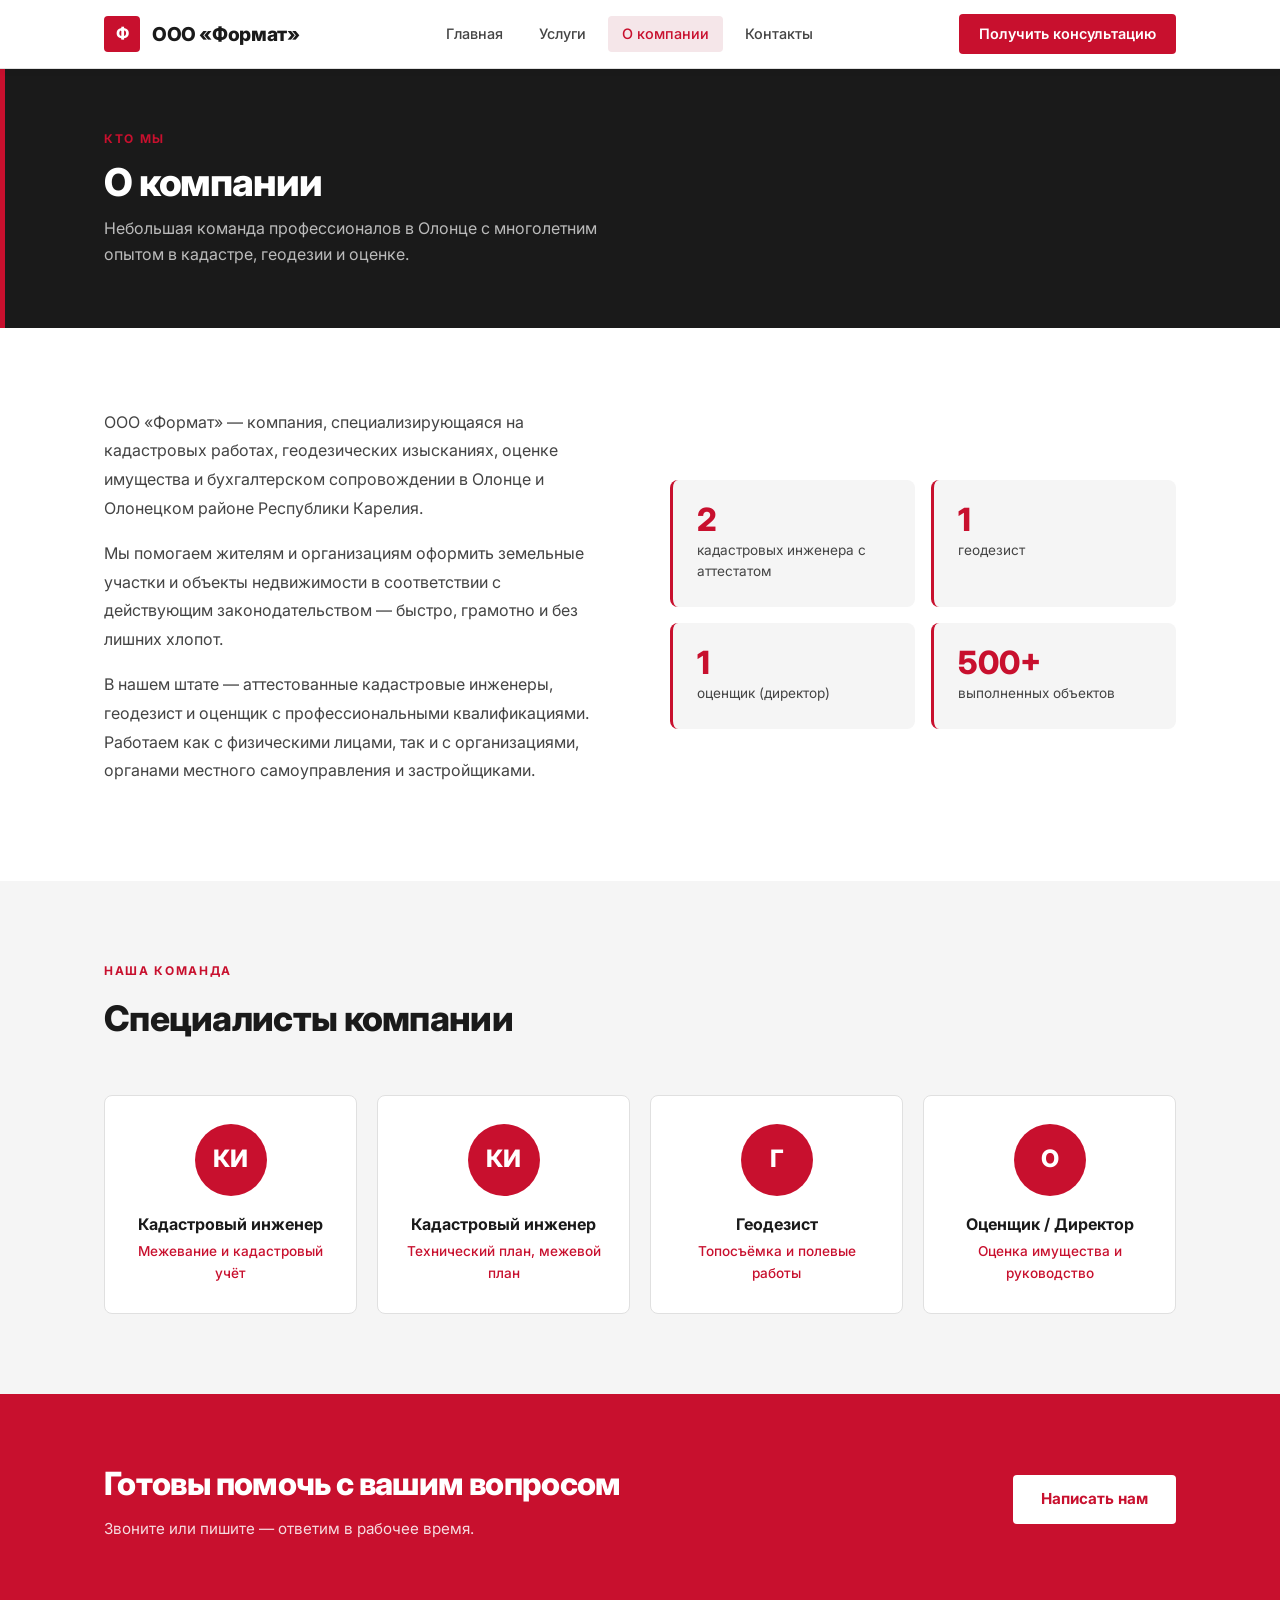
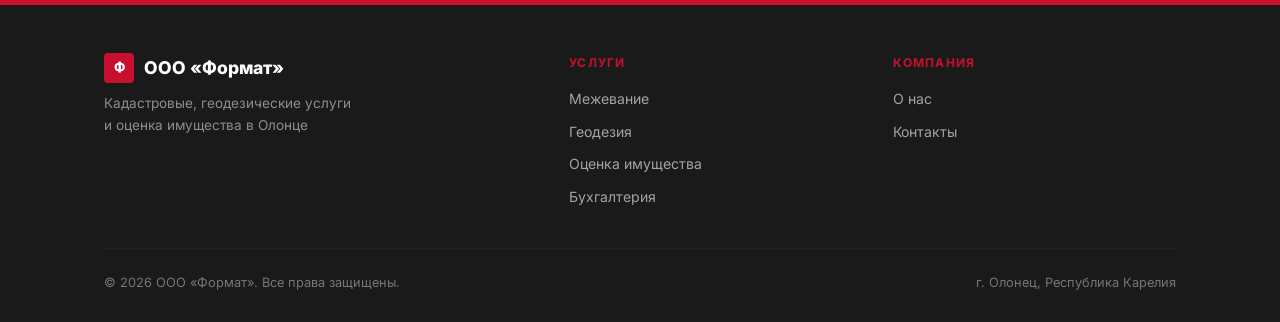
==== about.html @ ab5d1518 "Add files via upload" ====
<!DOCTYPE html>
<html lang="ru">
<head>
  <meta charset="UTF-8">
  <meta name="viewport" content="width=device-width, initial-scale=1.0">
  <title>О компании — ООО «Формат»</title>
  <meta name="description" content="ООО «Формат» — кадастровые инженеры, геодезисты и оценщики в Олонце.">
  <link rel="stylesheet" href="css/style.css">
</head>
<body>

<header class="header">
  <div class="container">
    <div class="header__inner">
      <a href="index.html" class="header__logo">
        <span class="header__logo-mark">Ф</span>
        ООО «Формат»
      </a>
      <nav class="header__nav">
        <a href="index.html" class="nav__link">Главная</a>
        <a href="services.html" class="nav__link">Услуги</a>
        <a href="about.html" class="nav__link nav__link--active">О компании</a>
        <a href="contacts.html" class="nav__link">Контакты</a>
      </nav>
      <a href="contacts.html" class="header__cta">Получить консультацию</a>
      <button class="header__burger" id="burger-btn" aria-label="Открыть меню">
        <span></span><span></span><span></span>
      </button>
    </div>
  </div>
  <nav class="mobile-nav" id="mobile-nav">
    <a href="index.html" class="nav__link">Главная</a>
    <a href="services.html" class="nav__link">Услуги</a>
    <a href="about.html" class="nav__link">О компании</a>
    <a href="contacts.html" class="nav__link">Контакты</a>
  </nav>
</header>

<section class="page-hero">
  <div class="container">
    <div class="page-hero__eyebrow">Кто мы</div>
    <h1 class="page-hero__title">О компании</h1>
    <p class="page-hero__desc">Небольшая команда профессионалов в Олонце с многолетним опытом в кадастре, геодезии и оценке.</p>
  </div>
</section>

<section class="section">
  <div class="container">
    <div class="about-intro">
      <div class="about-intro__text">
        <p>ООО «Формат» — компания, специализирующаяся на кадастровых работах, геодезических изысканиях, оценке имущества и бухгалтерском сопровождении в Олонце и Олонецком районе Республики Карелия.</p>
        <p>Мы помогаем жителям и организациям оформить земельные участки и объекты недвижимости в соответствии с действующим законодательством — быстро, грамотно и без лишних хлопот.</p>
        <p>В нашем штате — аттестованные кадастровые инженеры, геодезист и оценщик с профессиональными квалификациями. Работаем как с физическими лицами, так и с организациями, органами местного самоуправления и застройщиками.</p>
      </div>
      <div class="about-facts">
        <div class="about-fact">
          <div class="about-fact__num">2</div>
          <div class="about-fact__label">кадастровых инженера с аттестатом</div>
        </div>
        <div class="about-fact">
          <div class="about-fact__num">1</div>
          <div class="about-fact__label">геодезист</div>
        </div>
        <div class="about-fact">
          <div class="about-fact__num">1</div>
          <div class="about-fact__label">оценщик (директор)</div>
        </div>
        <div class="about-fact">
          <div class="about-fact__num">500+</div>
          <div class="about-fact__label">выполненных объектов</div>
        </div>
      </div>
    </div>
  </div>
</section>

<section class="section section--gray">
  <div class="container">
    <div class="section__header">
      <div class="section__label">Наша команда</div>
      <h2 class="section__title">Специалисты компании</h2>
    </div>
    <div class="team-grid">
      <div class="team-card">
        <div class="team-card__avatar">КИ</div>
        <div class="team-card__name">Кадастровый инженер</div>
        <div class="team-card__role">Межевание и кадастровый учёт</div>
      </div>
      <div class="team-card">
        <div class="team-card__avatar">КИ</div>
        <div class="team-card__name">Кадастровый инженер</div>
        <div class="team-card__role">Технический план, межевой план</div>
      </div>
      <div class="team-card">
        <div class="team-card__avatar">Г</div>
        <div class="team-card__name">Геодезист</div>
        <div class="team-card__role">Топосъёмка и полевые работы</div>
      </div>
      <div class="team-card">
        <div class="team-card__avatar">О</div>
        <div class="team-card__name">Оценщик / Директор</div>
        <div class="team-card__role">Оценка имущества и руководство</div>
      </div>
    </div>
  </div>
</section>

<section class="cta-banner">
  <div class="container">
    <div class="cta-banner__inner">
      <div>
        <div class="cta-banner__title">Готовы помочь с вашим вопросом</div>
        <div class="cta-banner__sub">Звоните или пишите — ответим в рабочее время.</div>
      </div>
      <a href="contacts.html" class="btn btn--white">Написать нам</a>
    </div>
  </div>
</section>

<footer class="footer">
  <div class="container">
    <div class="footer__inner">
      <div>
        <div class="footer__logo"><span class="footer__logo-mark">Ф</span> ООО «Формат»</div>
        <div class="footer__tagline">Кадастровые, геодезические услуги<br>и оценка имущества в Олонце</div>
      </div>
      <div>
        <div class="footer__heading">Услуги</div>
        <div class="footer__links">
          <a href="services.html">Межевание</a>
          <a href="services.html">Геодезия</a>
          <a href="services.html">Оценка имущества</a>
          <a href="services.html">Бухгалтерия</a>
        </div>
      </div>
      <div>
        <div class="footer__heading">Компания</div>
        <div class="footer__links">
          <a href="about.html">О нас</a>
          <a href="contacts.html">Контакты</a>
        </div>
      </div>
    </div>
    <div class="footer__bottom">
      <span>© 2026 ООО «Формат». Все права защищены.</span>
      <span>г. Олонец, Республика Карелия</span>
    </div>
  </div>
</footer>

<script src="js/main.js"></script>
</body>
</html>
---- css/style.css ----
/* ==============================
   ООО «Формат» — Corporate Site
   ============================== */

@import url('https://fonts.googleapis.com/css2?family=Inter:wght@300;400;500;600;700;800&display=swap');

/* --- Tokens --- */
:root {
  --red:        #C8102E;
  --red-dark:   #8C0A1E;
  --red-light:  #f5e6e9;
  --black:      #1A1A1A;
  --gray-dark:  #444444;
  --gray-mid:   #888888;
  --gray-light: #F5F5F5;
  --white:      #FFFFFF;
  --border:     #E0E0E0;

  --font: 'Inter', system-ui, sans-serif;
  --radius: 4px;
  --transition: 0.2s ease;
  --shadow: 0 2px 12px rgba(0,0,0,0.08);
  --shadow-hover: 0 6px 24px rgba(200,16,46,0.15);
}

/* --- Reset --- */
*, *::before, *::after { box-sizing: border-box; margin: 0; padding: 0; }
html { font-size: 16px; scroll-behavior: smooth; }
body { font-family: var(--font); color: var(--black); background: var(--white); line-height: 1.6; -webkit-font-smoothing: antialiased; }
img { max-width: 100%; display: block; }
a { color: inherit; text-decoration: none; }
ul { list-style: none; }
button { font-family: var(--font); cursor: pointer; border: none; background: none; }

/* --- Layout --- */
.container { max-width: 1120px; margin: 0 auto; padding: 0 24px; }

/* HEADER */
.header { position: sticky; top: 0; z-index: 100; background: var(--white); border-bottom: 1px solid var(--border); box-shadow: 0 1px 8px rgba(0,0,0,0.06); }
.header__inner { display: flex; align-items: center; justify-content: space-between; height: 68px; }
.header__logo { display: flex; align-items: center; gap: 12px; font-weight: 800; font-size: 1.2rem; letter-spacing: -0.02em; color: var(--black); }
.header__logo-mark { display: inline-flex; align-items: center; justify-content: center; width: 36px; height: 36px; background: var(--red); color: var(--white); font-weight: 800; font-size: 1rem; border-radius: var(--radius); }
.header__nav { display: flex; align-items: center; gap: 8px; }
.nav__link { padding: 6px 14px; border-radius: var(--radius); font-size: 0.9rem; font-weight: 500; color: var(--gray-dark); transition: var(--transition); }
.nav__link:hover, .nav__link--active { color: var(--red); background: var(--red-light); }
.header__cta { background: var(--red); color: var(--white); padding: 8px 20px; border-radius: var(--radius); font-size: 0.9rem; font-weight: 600; transition: var(--transition); }
.header__cta:hover { background: var(--red-dark); }
.header__burger { display: none; flex-direction: column; justify-content: center; gap: 5px; width: 40px; height: 40px; padding: 8px; }
.header__burger span { display: block; height: 2px; background: var(--black); border-radius: 2px; transition: var(--transition); }
.header__burger.open span:nth-child(1) { transform: translateY(7px) rotate(45deg); }
.header__burger.open span:nth-child(2) { opacity: 0; }
.header__burger.open span:nth-child(3) { transform: translateY(-7px) rotate(-45deg); }
.mobile-nav { display: none; flex-direction: column; gap: 4px; padding: 12px 24px 20px; background: var(--white); border-bottom: 1px solid var(--border); }
.mobile-nav.open { display: flex; }
.mobile-nav .nav__link { padding: 10px 14px; }

/* HERO */
.hero { position: relative; padding: 100px 0 90px; background: var(--white); overflow: hidden; }
.hero::before { content: ''; position: absolute; left: 0; top: 0; bottom: 0; width: 5px; background: var(--red); }
.hero__inner { display: grid; grid-template-columns: 1fr 1fr; gap: 60px; align-items: center; }
.hero__eyebrow { display: inline-flex; align-items: center; gap: 8px; font-size: 0.78rem; font-weight: 600; letter-spacing: 0.12em; text-transform: uppercase; color: var(--red); margin-bottom: 20px; }
.hero__eyebrow::before { content: ''; display: block; width: 24px; height: 2px; background: var(--red); }
.hero__title { font-size: clamp(2rem, 4vw, 3rem); font-weight: 800; line-height: 1.15; letter-spacing: -0.03em; color: var(--black); margin-bottom: 20px; }
.hero__title span { color: var(--red); }
.hero__desc { font-size: 1.05rem; color: var(--gray-dark); line-height: 1.7; margin-bottom: 36px; max-width: 480px; }
.hero__actions { display: flex; gap: 12px; flex-wrap: wrap; }
.btn { display: inline-flex; align-items: center; gap: 8px; padding: 12px 28px; border-radius: var(--radius); font-size: 0.95rem; font-weight: 600; transition: var(--transition); cursor: pointer; }
.btn--primary { background: var(--red); color: var(--white); }
.btn--primary:hover { background: var(--red-dark); box-shadow: var(--shadow-hover); transform: translateY(-1px); }
.btn--outline { border: 2px solid var(--border); color: var(--black); }
.btn--outline:hover { border-color: var(--red); color: var(--red); }
.hero__visual { display: flex; flex-direction: column; gap: 12px; }
.hero__stat-card { background: var(--gray-light); border-radius: 8px; padding: 20px 24px; display: flex; align-items: center; gap: 16px; border-left: 3px solid var(--red); }
.hero__stat-num { font-size: 2rem; font-weight: 800; color: var(--red); line-height: 1; white-space: nowrap; }
.hero__stat-label { font-size: 0.9rem; color: var(--gray-dark); }

/* SECTIONS COMMON */
.section { padding: 80px 0; }
.section--gray { background: var(--gray-light); }
.section__label { font-size: 0.75rem; font-weight: 700; letter-spacing: 0.14em; text-transform: uppercase; color: var(--red); margin-bottom: 10px; }
.section__title { font-size: clamp(1.6rem, 3vw, 2.2rem); font-weight: 800; letter-spacing: -0.02em; color: var(--black); margin-bottom: 14px; }
.section__subtitle { font-size: 1rem; color: var(--gray-dark); max-width: 560px; line-height: 1.7; margin-bottom: 48px; }
.section__header { margin-bottom: 48px; }

/* SERVICES GRID */
.services-grid { display: grid; grid-template-columns: repeat(auto-fit, minmax(240px, 1fr)); gap: 20px; }
.service-card { background: var(--white); border: 1px solid var(--border); border-radius: 8px; padding: 32px 28px; transition: var(--transition); position: relative; overflow: hidden; }
.service-card::after { content: ''; position: absolute; left: 0; bottom: 0; width: 0; height: 3px; background: var(--red); transition: width 0.3s ease; }
.service-card:hover { box-shadow: var(--shadow-hover); transform: translateY(-2px); border-color: transparent; }
.service-card:hover::after { width: 100%; }
.service-card__icon { width: 48px; height: 48px; background: var(--red-light); border-radius: 8px; display: flex; align-items: center; justify-content: center; margin-bottom: 20px; }
.service-card__icon svg { width: 24px; height: 24px; stroke: var(--red); fill: none; stroke-width: 2; }
.service-card__title { font-size: 1.05rem; font-weight: 700; margin-bottom: 10px; }
.service-card__desc { font-size: 0.88rem; color: var(--gray-dark); line-height: 1.65; }

/* WHY US */
.why-grid { display: grid; grid-template-columns: 1fr 1fr; gap: 0; }
.why-item { padding: 36px 32px; border-bottom: 1px solid var(--border); border-right: 1px solid var(--border); transition: var(--transition); }
.why-item:nth-child(2n) { border-right: none; }
.why-item:nth-last-child(-n+2) { border-bottom: none; }
.why-item:hover { background: var(--red-light); }
.why-item__num { font-size: 2.5rem; font-weight: 800; color: var(--red); opacity: 0.3; line-height: 1; margin-bottom: 12px; }
.why-item__title { font-size: 1rem; font-weight: 700; margin-bottom: 8px; }
.why-item__desc { font-size: 0.88rem; color: var(--gray-dark); line-height: 1.65; }

/* TEAM */
.team-grid { display: grid; grid-template-columns: repeat(auto-fit, minmax(220px, 1fr)); gap: 20px; }
.team-card { background: var(--white); border: 1px solid var(--border); border-radius: 8px; padding: 28px 24px; text-align: center; transition: var(--transition); }
.team-card:hover { box-shadow: var(--shadow-hover); border-color: transparent; }
.team-card__avatar { width: 72px; height: 72px; border-radius: 50%; background: var(--red); color: var(--white); display: flex; align-items: center; justify-content: center; font-size: 1.5rem; font-weight: 800; margin: 0 auto 16px; }
.team-card__name { font-size: 1rem; font-weight: 700; margin-bottom: 4px; }
.team-card__role { font-size: 0.85rem; color: var(--red); font-weight: 500; }

/* CTA BANNER */
.cta-banner { background: var(--red); color: var(--white); padding: 64px 0; }
.cta-banner__inner { display: flex; align-items: center; justify-content: space-between; gap: 32px; }
.cta-banner__title { font-size: clamp(1.4rem, 2.5vw, 2rem); font-weight: 800; letter-spacing: -0.02em; max-width: 520px; }
.cta-banner__sub { font-size: 0.95rem; opacity: 0.85; margin-top: 8px; }
.btn--white { background: var(--white); color: var(--red); font-weight: 700; }
.btn--white:hover { background: var(--gray-light); }

/* CONTACT */
.contact-grid { display: grid; grid-template-columns: 1fr 1.4fr; gap: 60px; align-items: start; }
.contact-info__title { font-size: 1.3rem; font-weight: 700; margin-bottom: 24px; }
.contact-item { display: flex; gap: 16px; margin-bottom: 24px; align-items: flex-start; }
.contact-item__icon { width: 44px; height: 44px; background: var(--red-light); border-radius: 8px; display: flex; align-items: center; justify-content: center; flex-shrink: 0; }
.contact-item__icon svg { width: 20px; height: 20px; stroke: var(--red); fill: none; stroke-width: 2; }
.contact-item__label { font-size: 0.78rem; color: var(--gray-mid); font-weight: 600; text-transform: uppercase; letter-spacing: 0.08em; }
.contact-item__value { font-size: 0.95rem; font-weight: 500; margin-top: 2px; }
.contact-form { background: var(--gray-light); border-radius: 8px; padding: 36px 32px; }
.form__title { font-size: 1.1rem; font-weight: 700; margin-bottom: 24px; }
.form__group { margin-bottom: 18px; }
.form__label { display: block; font-size: 0.83rem; font-weight: 600; color: var(--gray-dark); margin-bottom: 6px; }
.form__input, .form__textarea { width: 100%; padding: 11px 14px; background: var(--white); border: 1px solid var(--border); border-radius: var(--radius); font-family: var(--font); font-size: 0.92rem; color: var(--black); transition: var(--transition); outline: none; }
.form__input:focus, .form__textarea:focus { border-color: var(--red); box-shadow: 0 0 0 3px rgba(200,16,46,0.1); }
.form__textarea { height: 110px; resize: vertical; }
.form__input.error, .form__textarea.error { border-color: var(--red); }
.form__error { font-size: 0.78rem; color: var(--red); margin-top: 4px; display: none; }
.form__error.visible { display: block; }
.form__btn { width: 100%; padding: 13px; margin-top: 4px; }
.form__success { text-align: center; padding: 32px; background: var(--red-light); border-radius: 8px; color: var(--red); font-weight: 600; font-size: 1rem; display: none; }
.form__success.visible { display: block; }

/* PAGE HERO */
.page-hero { background: var(--black); color: var(--white); padding: 60px 0; position: relative; overflow: hidden; }
.page-hero::before { content: ''; position: absolute; left: 0; top: 0; bottom: 0; width: 5px; background: var(--red); }
.page-hero__eyebrow { font-size: 0.75rem; font-weight: 700; letter-spacing: 0.14em; text-transform: uppercase; color: var(--red); margin-bottom: 12px; }
.page-hero__title { font-size: clamp(1.8rem, 3vw, 2.6rem); font-weight: 800; letter-spacing: -0.03em; line-height: 1.15; }
.page-hero__desc { font-size: 1rem; opacity: 0.7; margin-top: 12px; max-width: 540px; }

/* SERVICES PAGE */
.service-detail { display: grid; grid-template-columns: 1fr 1fr; gap: 48px; padding: 48px 0; border-bottom: 1px solid var(--border); align-items: center; }
.service-detail:last-child { border-bottom: none; }
.service-detail:nth-child(even) .service-detail__text { order: 2; }
.service-detail:nth-child(even) .service-detail__visual { order: 1; }
.service-detail__tag { font-size: 0.72rem; font-weight: 700; letter-spacing: 0.12em; text-transform: uppercase; color: var(--red); margin-bottom: 12px; }
.service-detail__title { font-size: 1.5rem; font-weight: 800; letter-spacing: -0.02em; margin-bottom: 16px; }
.service-detail__desc { font-size: 0.95rem; color: var(--gray-dark); line-height: 1.75; margin-bottom: 20px; }
.service-detail__list li { display: flex; gap: 10px; font-size: 0.9rem; color: var(--gray-dark); margin-bottom: 10px; align-items: flex-start; }
.service-detail__list li::before { content: ''; display: block; width: 6px; height: 6px; background: var(--red); border-radius: 50%; margin-top: 8px; flex-shrink: 0; }
.service-detail__visual { background: var(--gray-light); border-radius: 12px; padding: 40px; display: flex; align-items: center; justify-content: center; min-height: 240px; border: 1px solid var(--border); }
.service-detail__visual svg { width: 80px; height: 80px; stroke: var(--red); fill: none; stroke-width: 1.5; opacity: 0.7; }

/* ABOUT */
.about-intro { display: grid; grid-template-columns: 1fr 1fr; gap: 60px; align-items: center; }
.about-intro__text p { font-size: 1rem; color: var(--gray-dark); line-height: 1.8; margin-bottom: 16px; }
.about-facts { display: grid; grid-template-columns: 1fr 1fr; gap: 16px; }
.about-fact { background: var(--gray-light); border-radius: 8px; padding: 24px; border-left: 3px solid var(--red); }
.about-fact__num { font-size: 2rem; font-weight: 800; color: var(--red); line-height: 1; }
.about-fact__label { font-size: 0.85rem; color: var(--gray-dark); margin-top: 4px; }

/* FOOTER */
.footer { background: var(--black); color: var(--white); padding: 48px 0 28px; }
.footer__inner { display: grid; grid-template-columns: 1.5fr 1fr 1fr; gap: 40px; margin-bottom: 40px; }
.footer__logo { font-size: 1.1rem; font-weight: 800; margin-bottom: 10px; display: flex; align-items: center; gap: 10px; }
.footer__logo-mark { width: 30px; height: 30px; background: var(--red); border-radius: var(--radius); display: flex; align-items: center; justify-content: center; font-size: 0.85rem; font-weight: 800; }
.footer__tagline { font-size: 0.85rem; opacity: 0.5; margin-top: 8px; line-height: 1.6; }
.footer__heading { font-size: 0.75rem; font-weight: 700; letter-spacing: 0.1em; text-transform: uppercase; color: var(--red); margin-bottom: 16px; }
.footer__links { display: flex; flex-direction: column; gap: 10px; }
.footer__links a { font-size: 0.88rem; opacity: 0.6; transition: var(--transition); }
.footer__links a:hover { opacity: 1; color: var(--red); }
.footer__bottom { border-top: 1px solid rgba(255,255,255,0.08); padding-top: 24px; display: flex; justify-content: space-between; align-items: center; font-size: 0.8rem; opacity: 0.4; }

/* RESPONSIVE */
@media (max-width: 900px) {
  .hero__inner { grid-template-columns: 1fr; }
  .hero__visual { display: grid; grid-template-columns: 1fr 1fr; }
  .why-grid { grid-template-columns: 1fr; }
  .why-item { border-right: none; }
  .why-item:nth-last-child(-n+2) { border-bottom: 1px solid var(--border); }
  .why-item:last-child { border-bottom: none; }
  .contact-grid { grid-template-columns: 1fr; }
  .cta-banner__inner { flex-direction: column; text-align: center; }
  .about-intro { grid-template-columns: 1fr; }
  .service-detail { grid-template-columns: 1fr; }
  .service-detail:nth-child(even) .service-detail__text { order: 0; }
  .service-detail:nth-child(even) .service-detail__visual { order: 0; }
  .footer__inner { grid-template-columns: 1fr 1fr; }
}
@media (max-width: 600px) {
  .header__nav, .header__cta { display: none; }
  .header__burger { display: flex; }
  .hero { padding: 60px 0; }
  .hero__visual { grid-template-columns: 1fr; }
  .section { padding: 56px 0; }
  .about-facts { grid-template-columns: 1fr; }
  .footer__inner { grid-template-columns: 1fr; }
  .footer__bottom { flex-direction: column; gap: 8px; text-align: center; }
  .contact-form { padding: 24px 20px; }
}
@media (prefers-reduced-motion: reduce) {
  *, *::before, *::after { transition: none !important; animation: none !important; }
}
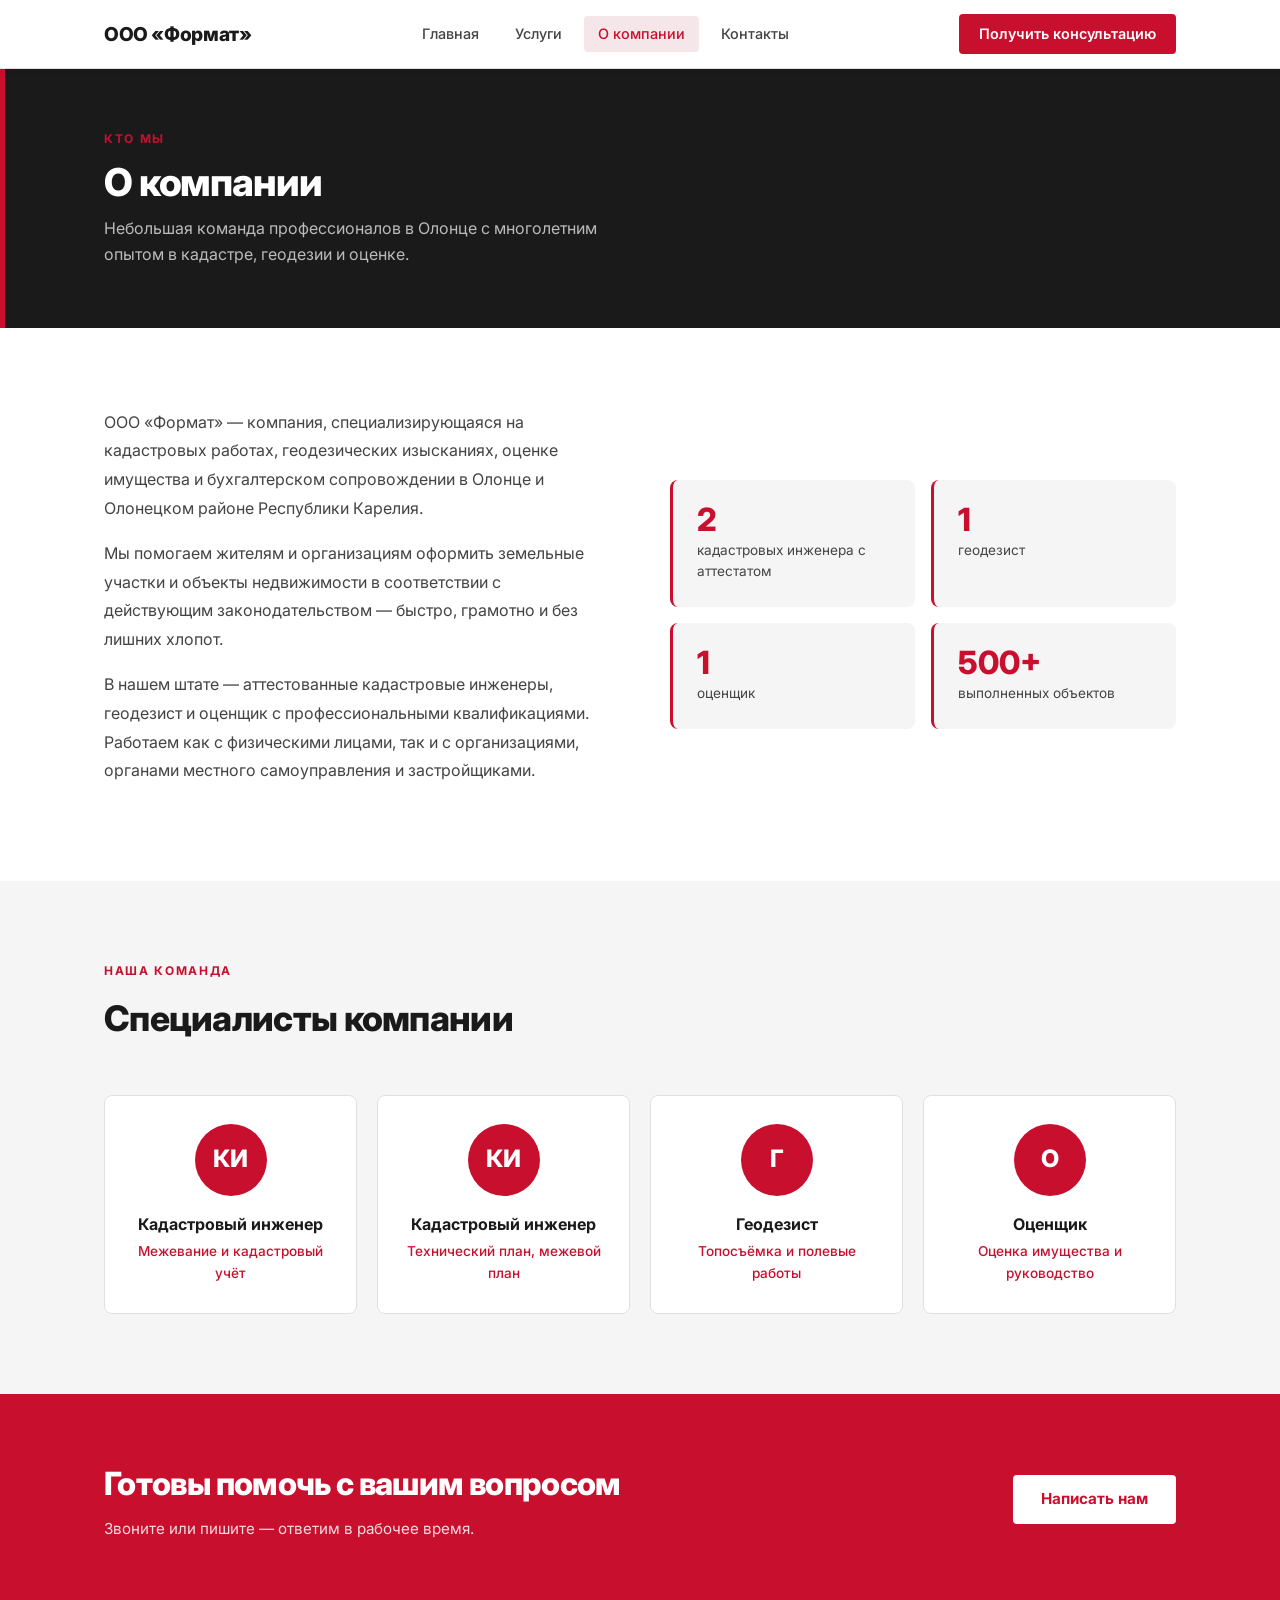
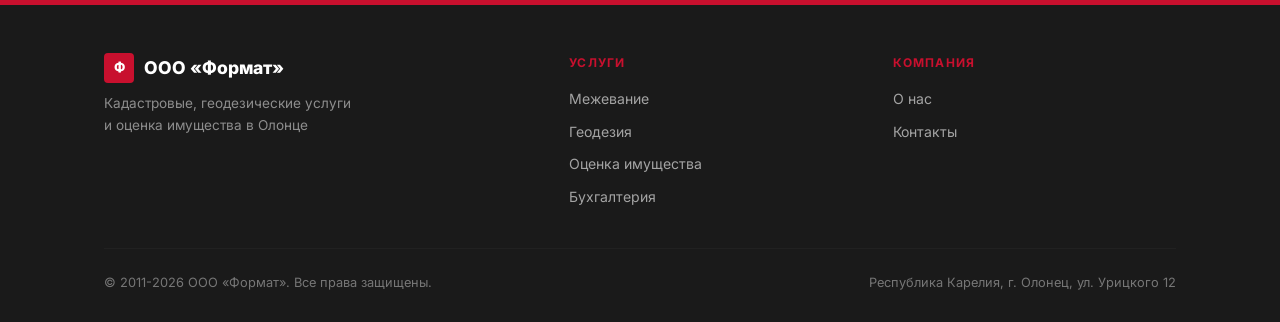
==== commit 81768be5: "Add files via upload" ====
--- a/about.html
+++ b/about.html
@@ -13,7 +13,6 @@
   <div class="container">
     <div class="header__inner">
       <a href="index.html" class="header__logo">
-        <span class="header__logo-mark">Ф</span>
         ООО «Формат»
       </a>
       <nav class="header__nav">
@@ -63,7 +62,7 @@
         </div>
         <div class="about-fact">
           <div class="about-fact__num">1</div>
-          <div class="about-fact__label">оценщик (директор)</div>
+          <div class="about-fact__label">оценщик</div>
         </div>
         <div class="about-fact">
           <div class="about-fact__num">500+</div>
@@ -98,7 +97,7 @@
       </div>
       <div class="team-card">
         <div class="team-card__avatar">О</div>
-        <div class="team-card__name">Оценщик / Директор</div>
+        <div class="team-card__name">Оценщик</div>
         <div class="team-card__role">Оценка имущества и руководство</div>
       </div>
     </div>
@@ -142,8 +141,8 @@
       </div>
     </div>
     <div class="footer__bottom">
-      <span>© 2026 ООО «Формат». Все права защищены.</span>
-      <span>г. Олонец, Республика Карелия</span>
+      <span>© 2011-2026 ООО «Формат». Все права защищены.</span>
+      <span>Республика Карелия, г. Олонец, ул. Урицкого 12</span>
     </div>
   </div>
 </footer>
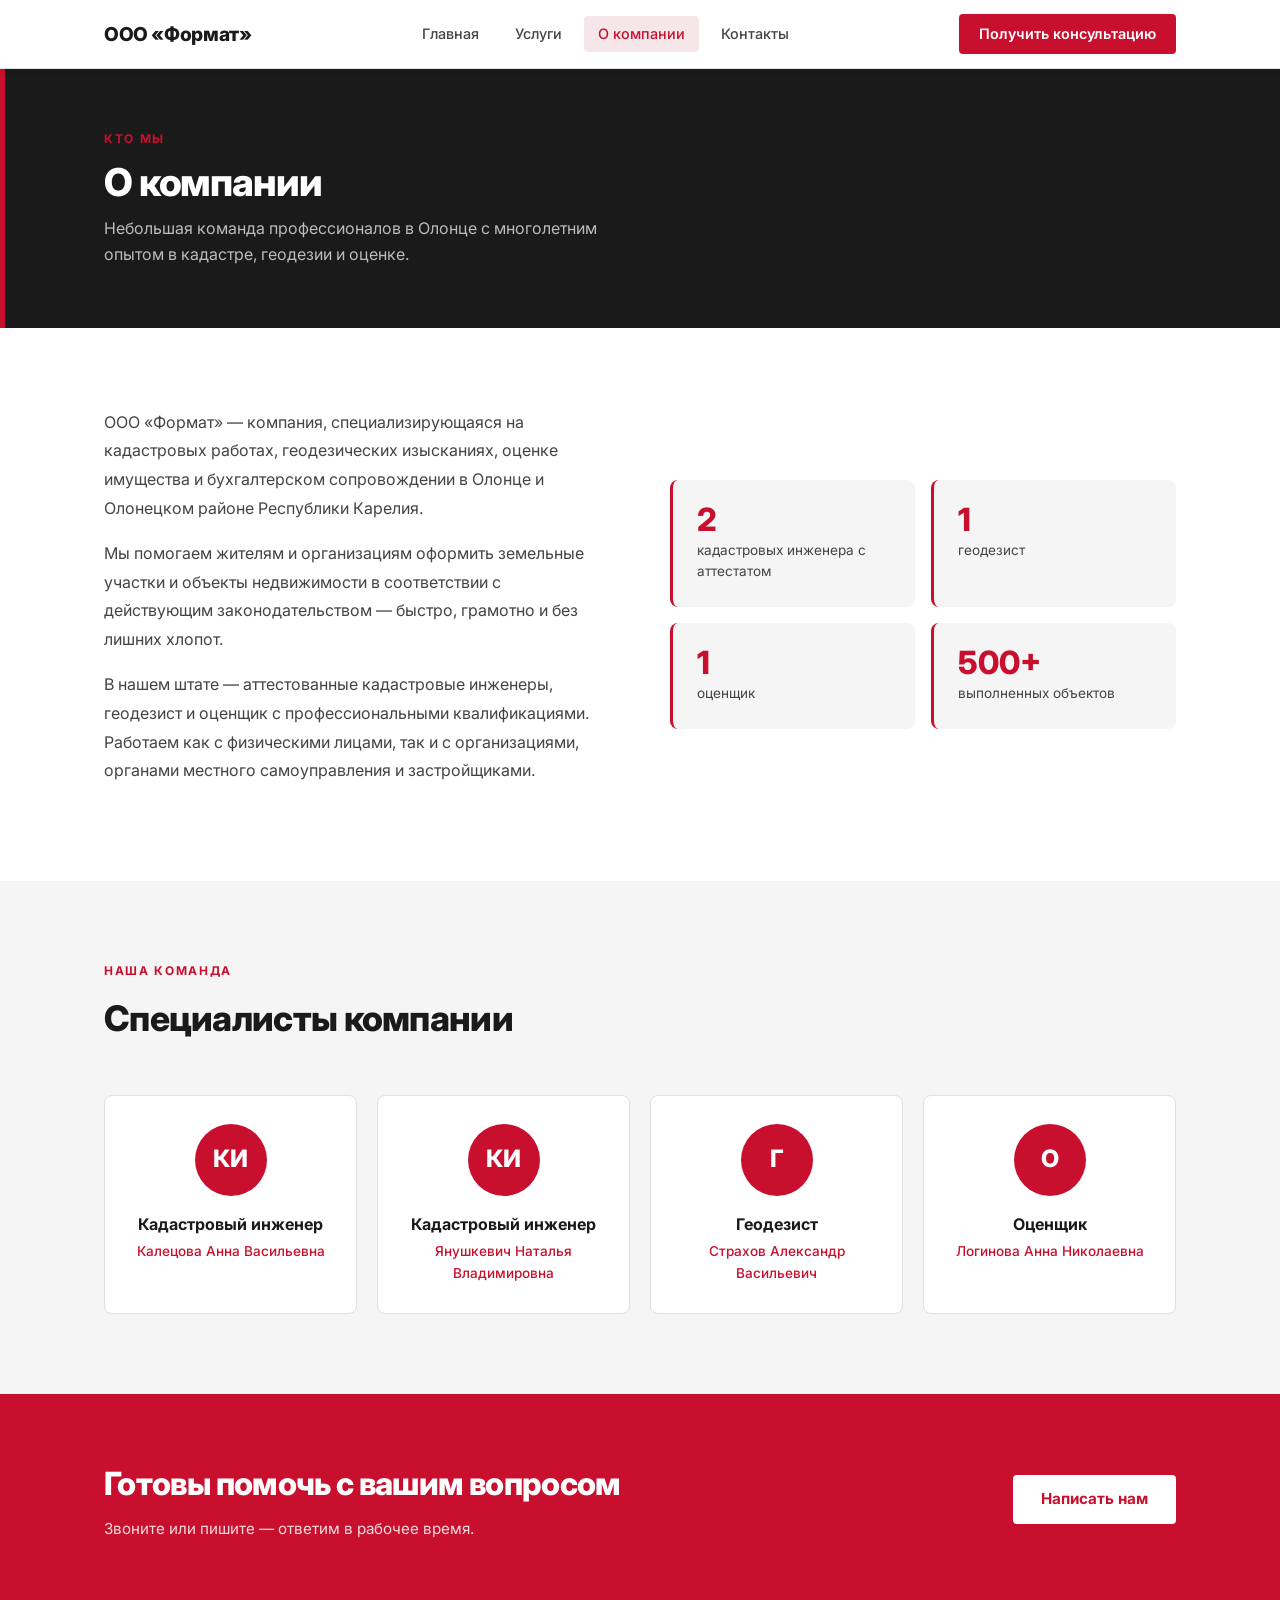
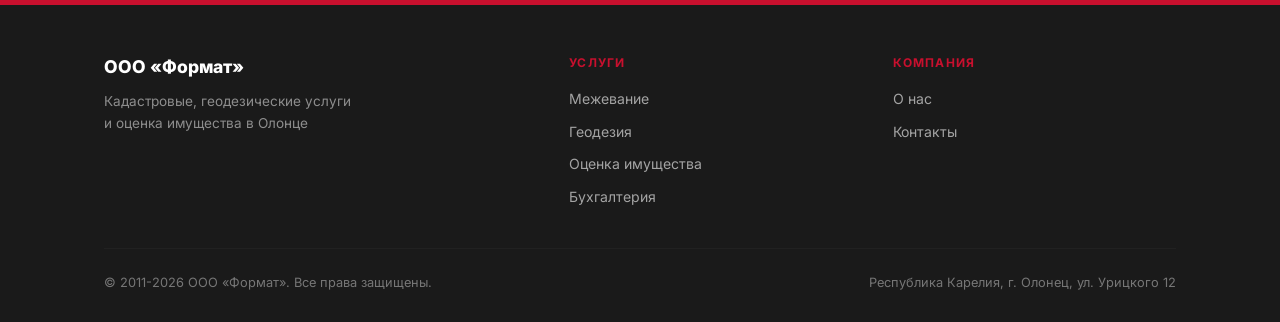
==== commit dae45f21: "Add files via upload" ====
--- a/about.html
+++ b/about.html
@@ -83,22 +83,22 @@
       <div class="team-card">
         <div class="team-card__avatar">КИ</div>
         <div class="team-card__name">Кадастровый инженер</div>
-        <div class="team-card__role">Межевание и кадастровый учёт</div>
+        <div class="team-card__role">Калецова Анна Васильевна</div>
       </div>
       <div class="team-card">
         <div class="team-card__avatar">КИ</div>
         <div class="team-card__name">Кадастровый инженер</div>
-        <div class="team-card__role">Технический план, межевой план</div>
+        <div class="team-card__role">Янушкевич Наталья Владимировна</div>
       </div>
       <div class="team-card">
         <div class="team-card__avatar">Г</div>
         <div class="team-card__name">Геодезист</div>
-        <div class="team-card__role">Топосъёмка и полевые работы</div>
+        <div class="team-card__role"> Страхов Александр Васильевич</div>
       </div>
       <div class="team-card">
         <div class="team-card__avatar">О</div>
         <div class="team-card__name">Оценщик</div>
-        <div class="team-card__role">Оценка имущества и руководство</div>
+        <div class="team-card__role">Логинова Анна Николаевна</div>
       </div>
     </div>
   </div>
@@ -120,7 +120,7 @@
   <div class="container">
     <div class="footer__inner">
       <div>
-        <div class="footer__logo"><span class="footer__logo-mark">Ф</span> ООО «Формат»</div>
+        <div class="footer__logo"> ООО «Формат»</div>
         <div class="footer__tagline">Кадастровые, геодезические услуги<br>и оценка имущества в Олонце</div>
       </div>
       <div>
